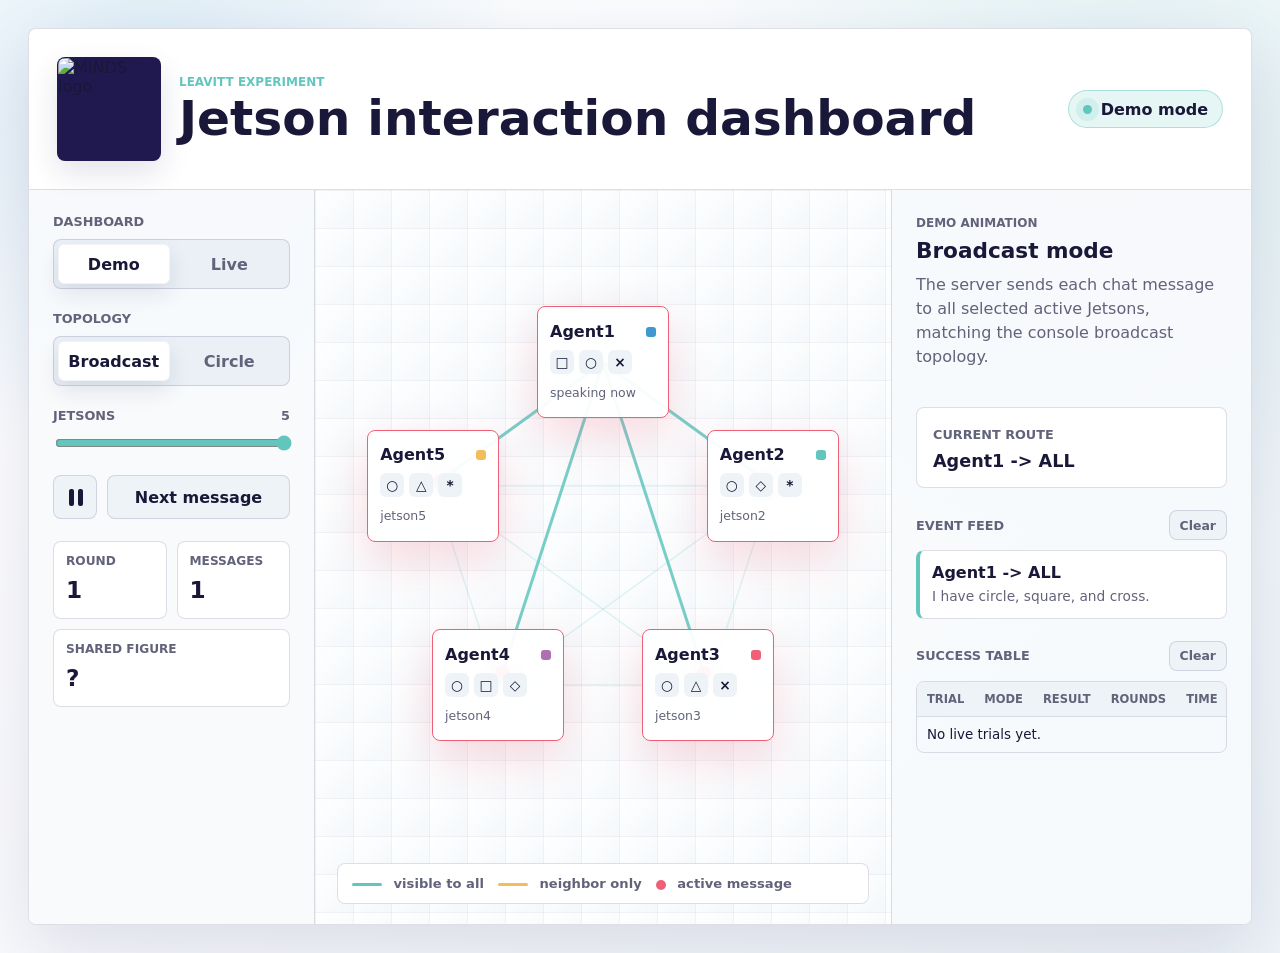
==== Site/index.html @ 25d8a555 "Add dashboard site files" ====
<!doctype html>
<html lang="en">
  <head>
    <meta charset="utf-8">
    <meta name="viewport" content="width=device-width, initial-scale=1">
    <title>MINDS Leavitt Dashboard</title>
    <link rel="stylesheet" href="styles.css">
  </head>
  <body>
    <main class="app-shell">
      <section class="hero-panel" aria-labelledby="page-title">
        <div class="topbar">
          <div class="brand-lockup">
            <img src="minds-logo.png" alt="MINDS logo">
            <div>
              <p class="eyebrow">Leavitt Experiment</p>
              <h1 id="page-title">Jetson interaction dashboard</h1>
            </div>
          </div>
          <div class="status-pill" aria-live="polite">
            <span class="status-dot"></span>
            <span id="connectionStatus">Demo mode</span>
          </div>
        </div>

        <div class="workspace">
          <aside class="control-rail" aria-label="Experiment controls">
            <div class="control-group">
              <span class="group-label">Dashboard</span>
              <div class="segmented" role="tablist" aria-label="Dashboard source">
                <button class="segment active" type="button" data-source="demo" role="tab" aria-selected="true">
                  Demo
                </button>
                <button class="segment" type="button" data-source="live" role="tab" aria-selected="false">
                  Live
                </button>
              </div>
            </div>

            <div class="control-group">
              <span class="group-label">Topology</span>
              <div class="segmented" role="tablist" aria-label="Topology mode">
                <button class="segment active" type="button" data-mode="broadcast" role="tab" aria-selected="true">
                  Broadcast
                </button>
                <button class="segment" type="button" data-mode="circle" role="tab" aria-selected="false">
                  Circle
                </button>
              </div>
            </div>

            <div class="control-group">
              <label class="slider-label" for="agentCount">
                <span>Jetsons</span>
                <strong id="agentCountValue">5</strong>
              </label>
              <input id="agentCount" type="range" min="2" max="5" value="5">
            </div>

            <div class="button-row demo-controls">
              <button id="playPause" class="icon-button" type="button" aria-label="Pause animation" title="Pause animation">
                <span class="pause-icon" aria-hidden="true"></span>
              </button>
              <button id="stepButton" class="text-button" type="button">Next message</button>
            </div>

            <div class="button-row live-controls" hidden>
              <button id="startTrial" class="primary-button" type="button">Start live trial</button>
            </div>

            <div class="metric-grid" aria-label="Trial metrics">
              <div class="metric">
                <span>Round</span>
                <strong id="roundMetric">1</strong>
              </div>
              <div class="metric">
                <span>Messages</span>
                <strong id="messageMetric">0</strong>
              </div>
              <div class="metric wide">
                <span>Shared figure</span>
                <strong id="symbolMetric">?</strong>
              </div>
            </div>
          </aside>

          <section class="network-stage" aria-label="Animated Jetson network">
            <canvas id="networkCanvas" width="960" height="720" aria-hidden="true"></canvas>
            <div id="agentLayer" class="agent-layer"></div>
            <div class="legend-strip" aria-label="Legend">
              <span><i class="legend-line all"></i> visible to all</span>
              <span><i class="legend-line neighbor"></i> neighbor only</span>
              <span><i class="legend-pulse"></i> active message</span>
            </div>
          </section>

          <aside class="info-panel" aria-label="Current experiment details">
            <div>
              <p class="eyebrow" id="sourceLabel">Demo animation</p>
              <h2 id="modeTitle">Broadcast mode</h2>
              <p id="modeDescription">
                The speaker sends one public chat message. Every other active Jetson receives it.
              </p>
            </div>

            <div class="route-box">
              <span class="route-label">Current route</span>
              <strong id="routeText">Agent1 -> ALL</strong>
            </div>

            <div>
              <div class="section-title">
                <span>Event feed</span>
                <button id="clearFeed" type="button">Clear</button>
              </div>
              <ol id="eventFeed" class="event-feed" aria-live="polite"></ol>
            </div>

            <div class="results-section">
              <div class="section-title">
                <span>Success table</span>
                <button id="clearResults" type="button">Clear</button>
              </div>
              <div class="table-wrap">
                <table>
                  <thead>
                    <tr>
                      <th>Trial</th>
                      <th>Mode</th>
                      <th>Result</th>
                      <th>Rounds</th>
                      <th>Time</th>
                    </tr>
                  </thead>
                  <tbody id="resultsBody">
                    <tr><td colspan="5">No live trials yet.</td></tr>
                  </tbody>
                </table>
              </div>
            </div>
          </aside>
        </div>
      </section>
    </main>

    <script src="app.js"></script>
  </body>
</html>
---- Site/styles.css ----
:root {
  color-scheme: light;
  --navy: #201950;
  --navy-2: #f4f7fb;
  --navy-3: #e9edf8;
  --panel: #ffffff;
  --panel-strong: #eef3f8;
  --line: rgba(32, 25, 80, 0.14);
  --ink: #1a1838;
  --muted: #62637a;
  --cyan: #62c6bf;
  --blue: #4098d0;
  --coral: #ef6077;
  --violet: #ad70b3;
  --silver: #8d8b99;
  --amber: #f3bd59;
  --shadow: 0 24px 70px rgba(32, 25, 80, 0.12);
}

* {
  box-sizing: border-box;
}

[hidden] {
  display: none !important;
}

body {
  margin: 0;
  min-height: 100vh;
  background:
    radial-gradient(circle at 12% 10%, rgba(64, 152, 208, 0.18), transparent 24rem),
    radial-gradient(circle at 86% 16%, rgba(98, 198, 191, 0.16), transparent 26rem),
    linear-gradient(135deg, #ffffff 0%, #f7f9fc 50%, #edf3f8 100%);
  color: var(--ink);
  font-family: Inter, ui-sans-serif, system-ui, -apple-system, BlinkMacSystemFont, "Segoe UI", sans-serif;
}

button,
input {
  font: inherit;
}

button {
  cursor: pointer;
}

.app-shell {
  min-height: 100vh;
  padding: clamp(12px, 2.6vw, 28px);
}

.hero-panel {
  min-height: calc(100vh - clamp(24px, 5.2vw, 56px));
  border: 1px solid var(--line);
  border-radius: 8px;
  background: rgba(255, 255, 255, 0.86);
  box-shadow: var(--shadow);
  overflow: hidden;
}

.topbar {
  display: flex;
  align-items: center;
  justify-content: space-between;
  gap: 18px;
  padding: clamp(18px, 3vw, 28px);
  border-bottom: 1px solid var(--line);
  background: rgba(255, 255, 255, 0.82);
  backdrop-filter: blur(20px);
}

.brand-lockup {
  display: flex;
  align-items: center;
  gap: 18px;
  min-width: 0;
}

.brand-lockup img {
  width: clamp(68px, 10vw, 104px);
  height: clamp(68px, 10vw, 104px);
  object-fit: cover;
  border: 1px solid var(--line);
  border-radius: 8px;
  background: var(--navy);
  box-shadow: 0 12px 30px rgba(32, 25, 80, 0.12);
}

.eyebrow {
  margin: 0 0 6px;
  color: var(--cyan);
  font-size: 0.75rem;
  font-weight: 850;
  letter-spacing: 0;
  text-transform: uppercase;
}

h1,
h2,
p {
  margin-top: 0;
}

h1 {
  margin-bottom: 0;
  font-size: clamp(1.8rem, 3.8vw, 4.3rem);
  line-height: 0.98;
  letter-spacing: 0;
}

h2 {
  margin-bottom: 10px;
  font-size: 1.35rem;
  letter-spacing: 0;
}

.status-pill {
  display: inline-flex;
  align-items: center;
  gap: 9px;
  min-height: 38px;
  padding: 0 14px;
  border: 1px solid rgba(98, 198, 191, 0.45);
  border-radius: 999px;
  background: rgba(98, 198, 191, 0.16);
  color: var(--ink);
  font-weight: 800;
  white-space: nowrap;
}

.status-dot {
  width: 9px;
  height: 9px;
  border-radius: 50%;
  background: var(--cyan);
  box-shadow: 0 0 0 7px rgba(98, 198, 191, 0.16);
}

.workspace {
  display: grid;
  grid-template-columns: minmax(220px, 286px) minmax(360px, 1fr) minmax(280px, 360px);
  min-height: calc(100vh - 166px);
}

.control-rail,
.info-panel {
  display: flex;
  flex-direction: column;
  gap: 22px;
  padding: 24px;
  background: rgba(246, 249, 252, 0.78);
}

.control-rail {
  border-right: 1px solid var(--line);
}

.info-panel {
  border-left: 1px solid var(--line);
}

.control-group {
  display: grid;
  gap: 10px;
}

.group-label,
.slider-label,
.section-title,
.route-label {
  color: var(--muted);
  font-size: 0.8rem;
  font-weight: 850;
  letter-spacing: 0;
  text-transform: uppercase;
}

.segmented {
  display: grid;
  grid-template-columns: 1fr 1fr;
  gap: 4px;
  padding: 4px;
  border: 1px solid var(--line);
  border-radius: 8px;
  background: #eaf0f6;
}

.segment {
  min-height: 40px;
  border: 0;
  border-radius: 6px;
  background: transparent;
  color: var(--muted);
  font-weight: 850;
}

.segment.active {
  background: #ffffff;
  color: var(--ink);
  box-shadow: inset 0 0 0 1px rgba(32, 25, 80, 0.05), 0 10px 22px rgba(32, 25, 80, 0.1);
}

.slider-label {
  display: flex;
  justify-content: space-between;
}

input[type="range"] {
  accent-color: var(--cyan);
  width: 100%;
}

.button-row {
  display: flex;
  gap: 10px;
  align-items: center;
}

.icon-button,
.text-button,
.primary-button,
.section-title button {
  border: 1px solid var(--line);
  border-radius: 8px;
  background: var(--panel-strong);
  color: var(--ink);
  font-weight: 850;
}

.icon-button {
  display: grid;
  place-items: center;
  width: 44px;
  height: 44px;
}

.text-button,
.primary-button {
  min-height: 44px;
  flex: 1;
  padding: 0 14px;
}

.primary-button {
  background: var(--cyan);
  color: #111436;
  border-color: transparent;
}

.primary-button:disabled {
  cursor: not-allowed;
  opacity: 0.58;
}

.section-title button {
  min-height: 30px;
  padding: 0 10px;
  color: var(--muted);
  font-size: 0.78rem;
}

.pause-icon,
.pause-icon::after {
  display: block;
  width: 5px;
  height: 17px;
  border-radius: 2px;
  background: var(--ink);
}

.pause-icon {
  position: relative;
  transform: translateX(-4px);
}

.pause-icon::after {
  content: "";
  position: absolute;
  left: 9px;
}

.icon-button.playing .pause-icon {
  width: 0;
  height: 0;
  border-top: 9px solid transparent;
  border-bottom: 9px solid transparent;
  border-left: 15px solid var(--ink);
  border-radius: 0;
  background: transparent;
  transform: translateX(1px);
}

.icon-button.playing .pause-icon::after {
  display: none;
}

.metric-grid {
  display: grid;
  grid-template-columns: 1fr 1fr;
  gap: 10px;
}

.metric {
  min-height: 78px;
  padding: 12px;
  border: 1px solid var(--line);
  border-radius: 8px;
  background: var(--panel);
}

.metric.wide {
  grid-column: 1 / -1;
}

.metric span {
  display: block;
  color: var(--muted);
  font-size: 0.76rem;
  font-weight: 850;
  text-transform: uppercase;
}

.metric strong {
  display: block;
  margin-top: 8px;
  font-size: 1.45rem;
}

.network-stage {
  position: relative;
  min-height: 640px;
  background:
    linear-gradient(rgba(32, 25, 80, 0.055) 1px, transparent 1px),
    linear-gradient(90deg, rgba(32, 25, 80, 0.055) 1px, transparent 1px),
    linear-gradient(135deg, #ffffff 0%, #f4f8fb 100%);
  background-size: 38px 38px;
  overflow: hidden;
}

#networkCanvas,
.agent-layer {
  position: absolute;
  inset: 0;
  width: 100%;
  height: 100%;
}

.agent-node {
  position: absolute;
  display: grid;
  gap: 6px;
  width: 132px;
  min-height: 112px;
  padding: 12px;
  border: 1px solid var(--line);
  border-radius: 8px;
  background: rgba(255, 255, 255, 0.94);
  box-shadow: 0 16px 38px rgba(32, 25, 80, 0.13);
  transform: translate(-50%, -50%);
  transition: left 360ms ease, top 360ms ease, box-shadow 180ms ease, border-color 180ms ease;
}

.agent-node.active {
  border-color: var(--cyan);
  box-shadow: 0 18px 44px rgba(98, 198, 191, 0.24);
}

.agent-node.receiver {
  border-color: var(--coral);
  box-shadow: 0 18px 44px rgba(239, 96, 119, 0.22);
}

.agent-name {
  display: flex;
  align-items: center;
  justify-content: space-between;
  gap: 6px;
  font-weight: 900;
}

.chip {
  width: 10px;
  height: 10px;
  border-radius: 3px;
  background: var(--cyan);
}

.symbols {
  display: flex;
  flex-wrap: wrap;
  gap: 5px;
}

.symbol {
  display: grid;
  place-items: center;
  width: 24px;
  height: 24px;
  border-radius: 6px;
  background: #eef3f8;
  color: var(--ink);
  font-size: 0.86rem;
  font-weight: 900;
}

.agent-note {
  color: var(--muted);
  font-size: 0.78rem;
  line-height: 1.25;
}

.legend-strip {
  position: absolute;
  left: 22px;
  right: 22px;
  bottom: 20px;
  display: flex;
  flex-wrap: wrap;
  align-items: center;
  gap: 14px;
  padding: 12px 14px;
  border: 1px solid var(--line);
  border-radius: 8px;
  background: rgba(255, 255, 255, 0.9);
  color: var(--muted);
  font-size: 0.82rem;
  font-weight: 760;
}

.legend-line {
  display: inline-block;
  width: 30px;
  height: 3px;
  margin-right: 7px;
  vertical-align: middle;
  border-radius: 999px;
  background: var(--cyan);
}

.legend-line.neighbor {
  background: var(--amber);
}

.legend-pulse {
  display: inline-block;
  width: 10px;
  height: 10px;
  margin-right: 7px;
  border-radius: 50%;
  background: var(--coral);
  vertical-align: middle;
}

.info-panel p {
  color: var(--muted);
  line-height: 1.5;
}

.route-box {
  padding: 16px;
  border: 1px solid var(--line);
  border-radius: 8px;
  background: var(--panel);
}

.route-box strong {
  display: block;
  margin-top: 8px;
  font-size: 1.1rem;
}

.section-title {
  display: flex;
  align-items: center;
  justify-content: space-between;
  gap: 10px;
  margin-bottom: 10px;
}

.event-feed {
  display: grid;
  gap: 10px;
  max-height: 300px;
  margin: 0;
  padding: 0;
  list-style: none;
  overflow: auto;
}

.event-feed li {
  padding: 12px;
  border: 1px solid var(--line);
  border-left: 4px solid var(--cyan);
  border-radius: 8px;
  background: var(--panel);
}

.event-feed .circle-event {
  border-left-color: var(--amber);
}

.event-feed .system-event {
  border-left-color: var(--silver);
}

.event-feed strong {
  display: block;
  margin-bottom: 4px;
}

.event-feed span {
  color: var(--muted);
  font-size: 0.86rem;
  line-height: 1.35;
}

.table-wrap {
  max-height: 240px;
  overflow: auto;
  border: 1px solid var(--line);
  border-radius: 8px;
}

table {
  width: 100%;
  border-collapse: collapse;
  font-size: 0.84rem;
}

th,
td {
  padding: 10px;
  border-bottom: 1px solid var(--line);
  text-align: left;
  vertical-align: top;
}

th {
  position: sticky;
  top: 0;
  background: #eef3f8;
  color: var(--muted);
  font-size: 0.72rem;
  text-transform: uppercase;
}

td {
  color: var(--ink);
}

tr:last-child td {
  border-bottom: 0;
}

.result-good {
  color: var(--cyan);
  font-weight: 850;
}

.result-bad {
  color: var(--coral);
  font-weight: 850;
}

@media (max-width: 1180px) {
  .workspace {
    grid-template-columns: 250px 1fr;
  }

  .info-panel {
    grid-column: 1 / -1;
    border-left: 0;
    border-top: 1px solid var(--line);
  }
}

@media (max-width: 780px) {
  .app-shell {
    padding: 8px;
  }

  .topbar,
  .brand-lockup {
    align-items: flex-start;
    flex-direction: column;
  }

  .workspace {
    grid-template-columns: 1fr;
  }

  .control-rail {
    border-right: 0;
    border-bottom: 1px solid var(--line);
  }

  .network-stage {
    min-height: 560px;
  }

  .agent-node {
    width: 112px;
    min-height: 104px;
    padding: 10px;
  }

  .legend-strip {
    left: 12px;
    right: 12px;
  }
}
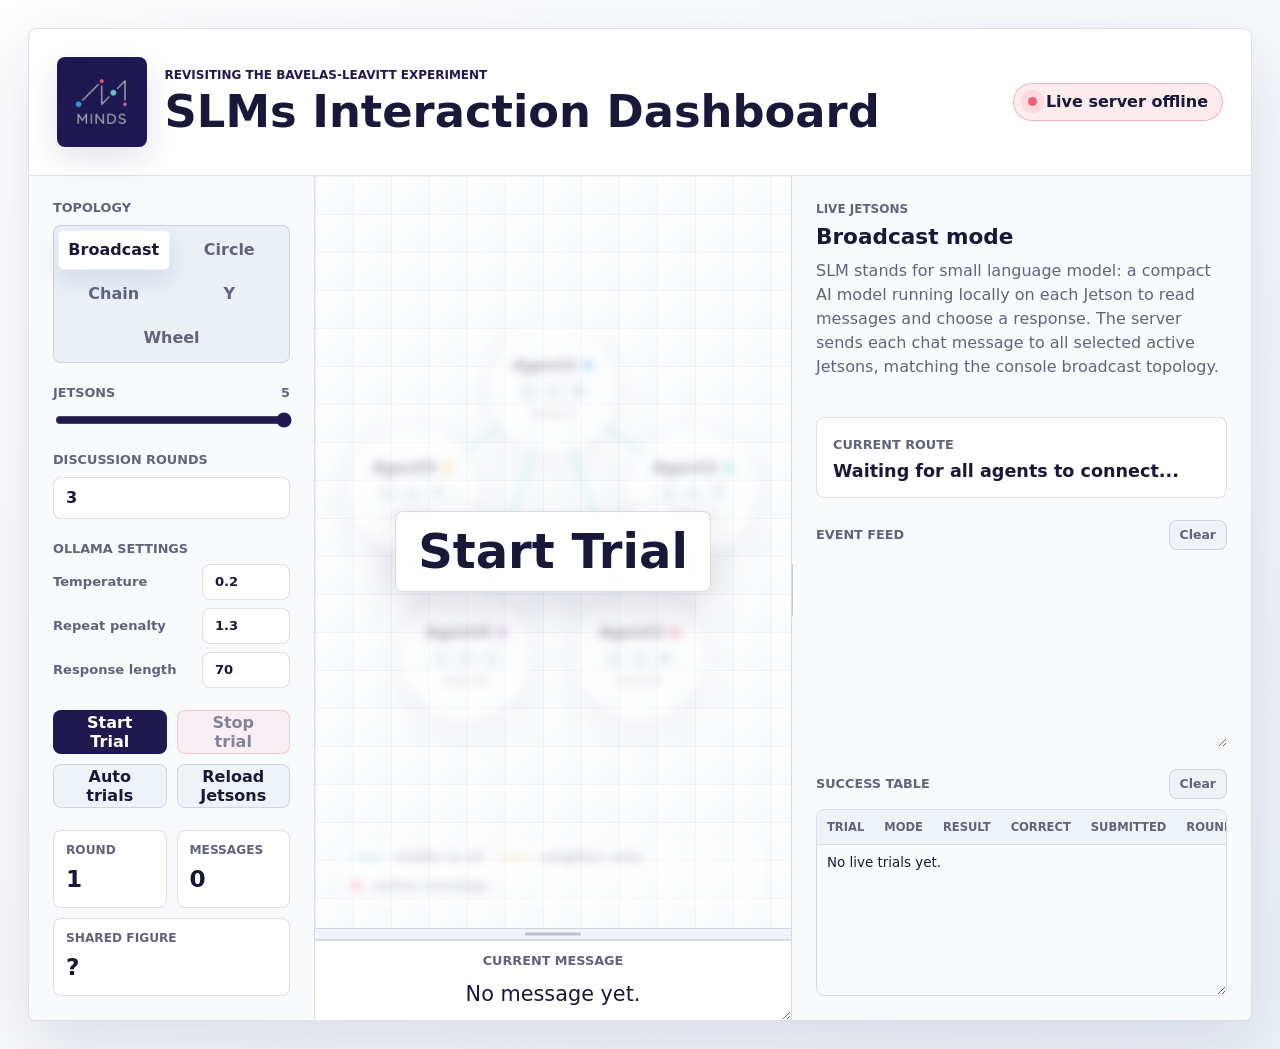
==== commit 92aa9970: "Add all topology clients and site updates" ====
--- a/Site/index.html
+++ b/Site/index.html
@@ -13,38 +13,35 @@
           <div class="brand-lockup">
             <img src="minds-logo.png" alt="MINDS logo">
             <div>
-              <p class="eyebrow">Leavitt Experiment</p>
-              <h1 id="page-title">Jetson interaction dashboard</h1>
+              <p class="eyebrow">Revisiting the Bavelas-Leavitt Experiment</p>
+              <h1 id="page-title">SLMs Interaction Dashboard</h1>
             </div>
           </div>
           <div class="status-pill" aria-live="polite">
             <span class="status-dot"></span>
-            <span id="connectionStatus">Demo mode</span>
+            <span id="connectionStatus">Connecting...</span>
           </div>
         </div>
 
         <div class="workspace">
           <aside class="control-rail" aria-label="Experiment controls">
             <div class="control-group">
-              <span class="group-label">Dashboard</span>
-              <div class="segmented" role="tablist" aria-label="Dashboard source">
-                <button class="segment active" type="button" data-source="demo" role="tab" aria-selected="true">
-                  Demo
-                </button>
-                <button class="segment" type="button" data-source="live" role="tab" aria-selected="false">
-                  Live
-                </button>
-              </div>
-            </div>
-
-            <div class="control-group">
               <span class="group-label">Topology</span>
-              <div class="segmented" role="tablist" aria-label="Topology mode">
+              <div class="segmented topology-segmented" role="tablist" aria-label="Topology mode">
                 <button class="segment active" type="button" data-mode="broadcast" role="tab" aria-selected="true">
                   Broadcast
                 </button>
                 <button class="segment" type="button" data-mode="circle" role="tab" aria-selected="false">
                   Circle
+                </button>
+                <button class="segment" type="button" data-mode="chain" role="tab" aria-selected="false">
+                  Chain
+                </button>
+                <button class="segment" type="button" data-mode="y" role="tab" aria-selected="false">
+                  Y
+                </button>
+                <button class="segment" type="button" data-mode="wheel" role="tab" aria-selected="false">
+                  Wheel
                 </button>
               </div>
             </div>
@@ -57,7 +54,30 @@
               <input id="agentCount" type="range" min="2" max="5" value="5">
             </div>
 
-            <div class="button-row demo-controls">
+            <div class="control-group">
+              <label class="slider-label" for="discussionRounds">
+                <span>Discussion rounds</span>
+              </label>
+              <input id="discussionRounds" class="number-input" type="number" min="0" max="20" value="3">
+            </div>
+
+            <div class="control-group model-controls">
+              <span class="group-label">Ollama settings</span>
+              <label class="compact-label" for="ollamaTemperature">
+                <span>Temperature</span>
+                <input id="ollamaTemperature" class="number-input" type="number" min="0" max="2" step="0.1" value="0.2">
+              </label>
+              <label class="compact-label" for="ollamaRepeatPenalty">
+                <span>Repeat penalty</span>
+                <input id="ollamaRepeatPenalty" class="number-input" type="number" min="0" max="3" step="0.1" value="1.3">
+              </label>
+              <label class="compact-label" for="ollamaNumPredict">
+                <span>Response length</span>
+                <input id="ollamaNumPredict" class="number-input" type="number" min="1" max="300" step="1" value="70">
+              </label>
+            </div>
+
+            <div class="button-row demo-controls" hidden>
               <button id="playPause" class="icon-button" type="button" aria-label="Pause animation" title="Pause animation">
                 <span class="pause-icon" aria-hidden="true"></span>
               </button>
@@ -65,7 +85,10 @@
             </div>
 
             <div class="button-row live-controls" hidden>
-              <button id="startTrial" class="primary-button" type="button">Start live trial</button>
+              <button id="startTrial" class="primary-button" type="button">Start Trial</button>
+              <button id="stopTrial" class="danger-button" type="button" disabled>Stop trial</button>
+              <button id="autoTrials" class="text-button" type="button" aria-pressed="false">Auto trials</button>
+              <button id="restartClients" class="text-button" type="button">Reload Jetsons</button>
             </div>
 
             <div class="metric-grid" aria-label="Trial metrics">
@@ -84,19 +107,38 @@
             </div>
           </aside>
 
-          <section class="network-stage" aria-label="Animated Jetson network">
-            <canvas id="networkCanvas" width="960" height="720" aria-hidden="true"></canvas>
-            <div id="agentLayer" class="agent-layer"></div>
-            <div class="legend-strip" aria-label="Legend">
-              <span><i class="legend-line all"></i> visible to all</span>
-              <span><i class="legend-line neighbor"></i> neighbor only</span>
-              <span><i class="legend-pulse"></i> active message</span>
+          <section class="stage-column" aria-label="Animated Jetson network and current message">
+            <div class="network-stage">
+              <div class="stage-visual">
+                <canvas id="networkCanvas" width="960" height="720" aria-hidden="true"></canvas>
+                <div id="agentLayer" class="agent-layer"></div>
+                <div class="legend-strip" aria-label="Legend">
+                  <span><i class="legend-line all"></i> visible to all</span>
+                  <span><i class="legend-line neighbor"></i> neighbor only</span>
+                  <span><i class="legend-pulse"></i> active message</span>
+                </div>
+              </div>
+              <div id="stageOverlay" class="stage-overlay" aria-live="polite">
+                <strong id="stageOverlayText">Start Trial</strong>
+              </div>
+            </div>
+            <button id="stageResizeHandle" class="stage-resize-handle" type="button" aria-label="Resize animation" title="Drag to resize animation"></button>
+            <div class="current-message" aria-live="polite">
+              <span class="route-label">Current message</span>
+              <strong id="currentMessageText">No message yet.</strong>
+            </div>
+            <div id="chatPanel" class="chat-panel" hidden>
+              <div class="section-title">
+                <span>Chats</span>
+              </div>
+              <div id="chatGrid" class="chat-grid" aria-live="polite"></div>
             </div>
           </section>
 
-          <aside class="info-panel" aria-label="Current experiment details">
+          <aside class="info-panel" id="infoPanel" aria-label="Current experiment details">
+            <button id="panelResizeHandle" class="panel-resize-handle" type="button" aria-label="Resize right panel" title="Drag to resize right panel"></button>
             <div>
-              <p class="eyebrow" id="sourceLabel">Demo animation</p>
+              <p class="eyebrow" id="sourceLabel">Live Jetsons</p>
               <h2 id="modeTitle">Broadcast mode</h2>
               <p id="modeDescription">
                 The speaker sends one public chat message. Every other active Jetson receives it.
@@ -108,7 +150,7 @@
               <strong id="routeText">Agent1 -> ALL</strong>
             </div>
 
-            <div>
+            <div class="event-section">
               <div class="section-title">
                 <span>Event feed</span>
                 <button id="clearFeed" type="button">Clear</button>
@@ -121,19 +163,21 @@
                 <span>Success table</span>
                 <button id="clearResults" type="button">Clear</button>
               </div>
-              <div class="table-wrap">
+              <div class="table-wrap resizable-table">
                 <table>
                   <thead>
                     <tr>
                       <th>Trial</th>
                       <th>Mode</th>
                       <th>Result</th>
+                      <th>Correct</th>
+                      <th>Submitted</th>
                       <th>Rounds</th>
                       <th>Time</th>
                     </tr>
                   </thead>
                   <tbody id="resultsBody">
-                    <tr><td colspan="5">No live trials yet.</td></tr>
+                    <tr><td colspan="7">No live trials yet.</td></tr>
                   </tbody>
                 </table>
               </div>
--- a/Site/styles.css
+++ b/Site/styles.css
@@ -28,10 +28,7 @@
 body {
   margin: 0;
   min-height: 100vh;
-  background:
-    radial-gradient(circle at 12% 10%, rgba(64, 152, 208, 0.18), transparent 24rem),
-    radial-gradient(circle at 86% 16%, rgba(98, 198, 191, 0.16), transparent 26rem),
-    linear-gradient(135deg, #ffffff 0%, #f7f9fc 50%, #edf3f8 100%);
+  background: linear-gradient(135deg, #ffffff 0%, #f7f9fc 50%, #edf3f8 100%);
   color: var(--ink);
   font-family: Inter, ui-sans-serif, system-ui, -apple-system, BlinkMacSystemFont, "Segoe UI", sans-serif;
 }
@@ -47,10 +44,16 @@
 
 .app-shell {
   min-height: 100vh;
+  width: 100%;
+  max-width: none;
+  margin: 0 auto;
   padding: clamp(12px, 2.6vw, 28px);
+  overflow: visible;
 }
 
 .hero-panel {
+  display: grid;
+  grid-template-rows: auto minmax(0, 1fr);
   min-height: calc(100vh - clamp(24px, 5.2vw, 56px));
   border: 1px solid var(--line);
   border-radius: 8px;
@@ -62,6 +65,7 @@
 .topbar {
   display: flex;
   align-items: center;
+  flex-direction: row;
   justify-content: space-between;
   gap: 18px;
   padding: clamp(18px, 3vw, 28px);
@@ -73,13 +77,14 @@
 .brand-lockup {
   display: flex;
   align-items: center;
+  flex-direction: row;
   gap: 18px;
   min-width: 0;
 }
 
 .brand-lockup img {
-  width: clamp(68px, 10vw, 104px);
-  height: clamp(68px, 10vw, 104px);
+  width: clamp(64px, 7vw, 92px);
+  height: clamp(64px, 7vw, 92px);
   object-fit: cover;
   border: 1px solid var(--line);
   border-radius: 8px;
@@ -89,7 +94,7 @@
 
 .eyebrow {
   margin: 0 0 6px;
-  color: var(--cyan);
+  color: var(--navy);
   font-size: 0.75rem;
   font-weight: 850;
   letter-spacing: 0;
@@ -104,8 +109,8 @@
 
 h1 {
   margin-bottom: 0;
-  font-size: clamp(1.8rem, 3.8vw, 4.3rem);
-  line-height: 0.98;
+  font-size: clamp(1.9rem, 3.5vw, 3.8rem);
+  line-height: 1.05;
   letter-spacing: 0;
 }
 
@@ -129,6 +134,16 @@
   white-space: nowrap;
 }
 
+.status-pill.connected {
+  border-color: rgba(57, 170, 116, 0.5);
+  background: rgba(57, 170, 116, 0.16);
+}
+
+.status-pill.offline {
+  border-color: rgba(239, 96, 119, 0.45);
+  background: rgba(239, 96, 119, 0.12);
+}
+
 .status-dot {
   width: 9px;
   height: 9px;
@@ -137,10 +152,22 @@
   box-shadow: 0 0 0 7px rgba(98, 198, 191, 0.16);
 }
 
+.status-pill.connected .status-dot {
+  background: #39aa74;
+  box-shadow: 0 0 0 7px rgba(57, 170, 116, 0.16);
+}
+
+.status-pill.offline .status-dot {
+  background: var(--coral);
+  box-shadow: 0 0 0 7px rgba(239, 96, 119, 0.13);
+}
+
 .workspace {
   display: grid;
-  grid-template-columns: minmax(220px, 286px) minmax(360px, 1fr) minmax(280px, 360px);
+  --info-width: 460px;
+  grid-template-columns: minmax(220px, 286px) minmax(420px, 1fr) minmax(360px, var(--info-width));
   min-height: calc(100vh - 166px);
+  height: auto;
 }
 
 .control-rail,
@@ -150,14 +177,77 @@
   gap: 22px;
   padding: 24px;
   background: rgba(246, 249, 252, 0.78);
+  min-height: 0;
+  overflow: auto;
 }
 
 .control-rail {
   border-right: 1px solid var(--line);
+  border-bottom: 0;
 }
 
 .info-panel {
+  position: relative;
   border-left: 1px solid var(--line);
+  border-top: 0;
+}
+
+.panel-resize-handle {
+  display: block;
+  position: absolute;
+  top: 0;
+  bottom: 0;
+  left: -5px;
+  width: 10px;
+  padding: 0;
+  border: 0;
+  border-radius: 0;
+  background: transparent;
+  cursor: col-resize;
+  z-index: 5;
+}
+
+.panel-resize-handle::after {
+  content: "";
+  position: absolute;
+  top: 46%;
+  left: 4px;
+  width: 2px;
+  height: 52px;
+  border-radius: 999px;
+  background: rgba(32, 25, 80, 0.22);
+}
+
+.stage-column {
+  display: grid;
+  --stage-height: minmax(0, 1fr);
+  grid-template-rows: var(--stage-height) 12px max-content;
+  min-width: 0;
+  min-height: 0;
+}
+
+.stage-resize-handle {
+  position: relative;
+  width: 100%;
+  min-height: 12px;
+  padding: 0;
+  border: 0;
+  border-top: 1px solid var(--line);
+  border-bottom: 1px solid var(--line);
+  background: rgba(238, 243, 248, 0.86);
+  cursor: row-resize;
+}
+
+.stage-resize-handle::after {
+  content: "";
+  position: absolute;
+  top: 50%;
+  left: 50%;
+  width: 56px;
+  height: 3px;
+  border-radius: 999px;
+  background: rgba(32, 25, 80, 0.24);
+  transform: translate(-50%, -50%);
 }
 
 .control-group {
@@ -184,6 +274,14 @@
   border: 1px solid var(--line);
   border-radius: 8px;
   background: #eaf0f6;
+}
+
+.topology-segmented {
+  grid-template-columns: 1fr 1fr;
+}
+
+.topology-segmented .segment:last-child:nth-child(odd) {
+  grid-column: 1 / -1;
 }
 
 .segment {
@@ -193,6 +291,7 @@
   background: transparent;
   color: var(--muted);
   font-weight: 850;
+  min-width: 0;
 }
 
 .segment.active {
@@ -207,12 +306,42 @@
 }
 
 input[type="range"] {
-  accent-color: var(--cyan);
+  accent-color: var(--navy);
   width: 100%;
+}
+
+.number-input {
+  width: 100%;
+  min-height: 42px;
+  padding: 0 12px;
+  border: 1px solid var(--line);
+  border-radius: 8px;
+  background: #ffffff;
+  color: var(--ink);
+  font-weight: 850;
+}
+
+.model-controls {
+  gap: 8px;
+}
+
+.compact-label {
+  display: grid;
+  grid-template-columns: minmax(0, 1fr) 88px;
+  gap: 8px;
+  align-items: center;
+  color: var(--muted);
+  font-size: 0.82rem;
+  font-weight: 800;
+}
+
+.compact-label .number-input {
+  min-height: 36px;
 }
 
 .button-row {
   display: flex;
+  flex-wrap: wrap;
   gap: 10px;
   align-items: center;
 }
@@ -220,6 +349,7 @@
 .icon-button,
 .text-button,
 .primary-button,
+.danger-button,
 .section-title button {
   border: 1px solid var(--line);
   border-radius: 8px;
@@ -236,21 +366,50 @@
 }
 
 .text-button,
-.primary-button {
+.primary-button,
+.danger-button {
   min-height: 44px;
   flex: 1;
   padding: 0 14px;
 }
 
 .primary-button {
-  background: var(--cyan);
-  color: #111436;
+  background: var(--navy);
+  color: #ffffff;
   border-color: transparent;
 }
 
 .primary-button:disabled {
   cursor: not-allowed;
   opacity: 0.58;
+}
+
+.danger-button {
+  border-color: rgba(239, 96, 119, 0.55);
+  background: rgba(239, 96, 119, 0.13);
+  color: var(--ink);
+}
+
+.danger-button:not(:disabled) {
+  background: var(--coral);
+  color: #ffffff;
+}
+
+.danger-button:disabled,
+.text-button:disabled,
+.icon-button:disabled,
+.section-title button:disabled,
+.segment:disabled,
+.number-input:disabled,
+input[type="range"]:disabled {
+  cursor: not-allowed;
+  opacity: 0.52;
+}
+
+.text-button[aria-pressed="true"] {
+  border-color: rgba(239, 96, 119, 0.45);
+  background: rgba(239, 96, 119, 0.13);
+  color: var(--ink);
 }
 
 .section-title button {
@@ -329,7 +488,8 @@
 
 .network-stage {
   position: relative;
-  min-height: 640px;
+  min-height: 0;
+  height: 100%;
   background:
     linear-gradient(rgba(32, 25, 80, 0.055) 1px, transparent 1px),
     linear-gradient(90deg, rgba(32, 25, 80, 0.055) 1px, transparent 1px),
@@ -338,6 +498,117 @@
   overflow: hidden;
 }
 
+.stage-visual {
+  position: absolute;
+  inset: 0;
+  transition: filter 180ms ease, opacity 180ms ease;
+}
+
+.network-stage.is-blurred .stage-visual {
+  filter: blur(5px);
+  opacity: 0.42;
+}
+
+.stage-overlay {
+  position: absolute;
+  inset: 0;
+  z-index: 20;
+  display: none;
+  place-items: center;
+  padding: 24px;
+  background: rgba(255, 255, 255, 0.18);
+  text-align: center;
+  pointer-events: none;
+}
+
+.network-stage.is-blurred .stage-overlay {
+  display: grid;
+}
+
+.stage-overlay strong {
+  padding: 14px 22px;
+  border: 1px solid rgba(32, 25, 80, 0.16);
+  border-radius: 8px;
+  background: rgba(255, 255, 255, 0.88);
+  color: var(--ink);
+  box-shadow: 0 18px 44px rgba(32, 25, 80, 0.14);
+  font-size: clamp(1.6rem, 3.8vw, 3rem);
+  line-height: 1.05;
+  font-weight: 900;
+}
+
+.current-message {
+  display: grid;
+  place-items: center;
+  gap: 12px;
+  min-height: 74px;
+  max-height: 42vh;
+  padding: 12px 18px;
+  border-top: 1px solid var(--line);
+  background: rgba(255, 255, 255, 0.94);
+  text-align: center;
+  overflow: auto;
+  resize: vertical;
+}
+
+.current-message strong {
+  color: var(--ink);
+  font-size: 1.3rem;
+  line-height: 1.35;
+  font-weight: 400;
+  max-width: 900px;
+}
+
+.message-sender {
+  font-weight: 950;
+}
+
+.message-body {
+  font-weight: 400;
+}
+
+.chat-panel {
+  min-height: 150px;
+  max-height: 46vh;
+  padding: 14px 16px;
+  border-top: 1px solid var(--line);
+  background: rgba(246, 249, 252, 0.9);
+  overflow: auto;
+  resize: vertical;
+}
+
+.chat-grid {
+  display: grid;
+  grid-template-columns: repeat(auto-fit, minmax(180px, 1fr));
+  gap: 10px;
+}
+
+.chat-card {
+  min-height: 110px;
+  padding: 12px;
+  border: 1px solid var(--line);
+  border-top: 4px solid var(--agent-color, var(--cyan));
+  border-radius: 8px;
+  background: var(--panel);
+  overflow: hidden;
+}
+
+.chat-card strong {
+  display: block;
+  margin-bottom: 8px;
+}
+
+.chat-card p {
+  margin: 0 0 8px;
+  color: var(--muted);
+  font-size: 0.82rem;
+  line-height: 1.35;
+}
+
+.chat-card p:last-child {
+  margin-bottom: 0;
+}
+
 #networkCanvas,
 .agent-layer {
   position: absolute;
@@ -349,37 +620,56 @@
 .agent-node {
   position: absolute;
   display: grid;
-  gap: 6px;
+  align-content: center;
+  justify-items: center;
+  gap: 5px;
   width: 132px;
-  min-height: 112px;
-  padding: 12px;
-  border: 1px solid var(--line);
-  border-radius: 8px;
+  height: 132px;
+  padding: 16px 14px 14px;
+  border: 1px solid var(--line);
+  border-radius: 999px;
   background: rgba(255, 255, 255, 0.94);
   box-shadow: 0 16px 38px rgba(32, 25, 80, 0.13);
   transform: translate(-50%, -50%);
   transition: left 360ms ease, top 360ms ease, box-shadow 180ms ease, border-color 180ms ease;
-}
-
-.agent-node.active {
-  border-color: var(--cyan);
-  box-shadow: 0 18px 44px rgba(98, 198, 191, 0.24);
+  overflow: hidden;
+  text-align: center;
+}
+
+.agent-node.sender {
+  border-color: var(--coral);
+  box-shadow: 0 18px 44px rgba(239, 96, 119, 0.24);
 }
 
 .agent-node.receiver {
-  border-color: var(--coral);
-  box-shadow: 0 18px 44px rgba(239, 96, 119, 0.22);
+  border-color: var(--blue);
+  box-shadow: 0 18px 44px rgba(64, 152, 208, 0.24);
+}
+
+.agent-node.sender.receiver {
+  border-color: var(--violet);
+  box-shadow: 0 18px 44px rgba(173, 112, 179, 0.24);
 }
 
 .agent-name {
   display: flex;
   align-items: center;
-  justify-content: space-between;
+  justify-content: center;
   gap: 6px;
+  max-width: 100%;
   font-weight: 900;
+  line-height: 1.05;
+}
+
+.agent-name span {
+  min-width: 0;
+  overflow: hidden;
+  text-overflow: ellipsis;
+  white-space: nowrap;
 }
 
 .chip {
+  flex: 0 0 auto;
   width: 10px;
   height: 10px;
   border-radius: 3px;
@@ -389,24 +679,30 @@
 .symbols {
   display: flex;
   flex-wrap: wrap;
-  gap: 5px;
+  justify-content: center;
+  gap: 4px;
+  max-width: 88px;
 }
 
 .symbol {
   display: grid;
   place-items: center;
-  width: 24px;
-  height: 24px;
+  width: 21px;
+  height: 21px;
   border-radius: 6px;
   background: #eef3f8;
   color: var(--ink);
-  font-size: 0.86rem;
+  font-size: 0.78rem;
   font-weight: 900;
 }
 
 .agent-note {
-  color: var(--muted);
-  font-size: 0.78rem;
+  max-width: 94px;
+  overflow: hidden;
+  text-overflow: ellipsis;
+  white-space: nowrap;
+  color: var(--muted);
+  font-size: 0.72rem;
   line-height: 1.25;
 }
 
@@ -414,7 +710,7 @@
   position: absolute;
   left: 22px;
   right: 22px;
-  bottom: 20px;
+  bottom: 22px;
   display: flex;
   flex-wrap: wrap;
   align-items: center;
@@ -481,27 +777,39 @@
 .event-feed {
   display: grid;
   gap: 10px;
-  max-height: 300px;
+  min-height: 0;
+  max-height: 62vh;
+  height: auto;
+  flex: 1 1 auto;
   margin: 0;
   padding: 0;
   list-style: none;
   overflow: auto;
+  resize: vertical;
+  padding-right: 4px;
 }
 
 .event-feed li {
   padding: 12px;
   border: 1px solid var(--line);
-  border-left: 4px solid var(--cyan);
+  border-left: 4px solid var(--event-color, var(--cyan));
   border-radius: 8px;
   background: var(--panel);
-}
-
-.event-feed .circle-event {
-  border-left-color: var(--amber);
 }
 
 .event-feed .system-event {
   border-left-color: var(--silver);
+}
+
+.event-feed .round-header {
+  padding: 7px 10px;
+  border: 0;
+  border-radius: 6px;
+  background: rgba(32, 25, 80, 0.08);
+  color: var(--navy);
+  font-size: 0.76rem;
+  font-weight: 900;
+  text-transform: uppercase;
 }
 
 .event-feed strong {
@@ -516,10 +824,25 @@
 }
 
 .table-wrap {
-  max-height: 240px;
+  min-height: 0;
+  max-height: 70vh;
+  height: auto;
+  flex: 1 1 auto;
   overflow: auto;
   border: 1px solid var(--line);
   border-radius: 8px;
+}
+
+.resizable-table {
+  resize: vertical;
+}
+
+.event-section,
+.results-section {
+  display: flex;
+  flex: 1 1 0;
+  flex-direction: column;
+  min-height: 0;
 }
 
 table {
@@ -563,9 +886,24 @@
   font-weight: 850;
 }
 
+.answer-correct {
+  color: #228a5a;
+  font-weight: 900;
+}
+
+.answer-wrong {
+  color: var(--coral);
+  font-weight: 900;
+}
+
+.answer-empty {
+  color: var(--muted);
+  font-weight: 850;
+}
+
 @media (max-width: 1180px) {
   .workspace {
-    grid-template-columns: 250px 1fr;
+    grid-template-columns: 260px minmax(360px, 1fr);
   }
 
   .info-panel {
@@ -573,11 +911,17 @@
     border-left: 0;
     border-top: 1px solid var(--line);
   }
+
+  .panel-resize-handle {
+    display: none;
+  }
 }
 
 @media (max-width: 780px) {
   .app-shell {
     padding: 8px;
+    max-width: none;
+    overflow: auto;
   }
 
   .topbar,
@@ -586,6 +930,24 @@
     flex-direction: column;
   }
 
+  .topbar {
+    gap: 12px;
+    padding: 10px 14px;
+  }
+
+  .brand-lockup {
+    gap: 10px;
+  }
+
+  .brand-lockup img {
+    width: 48px;
+    height: 48px;
+  }
+
+  h1 {
+    font-size: clamp(1.55rem, 7vw, 2rem);
+  }
+
   .workspace {
     grid-template-columns: 1fr;
   }
@@ -596,12 +958,18 @@
   }
 
   .network-stage {
-    min-height: 560px;
+    min-height: 420px;
+    height: auto;
+  }
+
+  .stage-column {
+    --stage-height: minmax(420px, auto);
+    grid-template-rows: var(--stage-height) 12px max-content;
   }
 
   .agent-node {
     width: 112px;
-    min-height: 104px;
+    height: 112px;
     padding: 10px;
   }
 
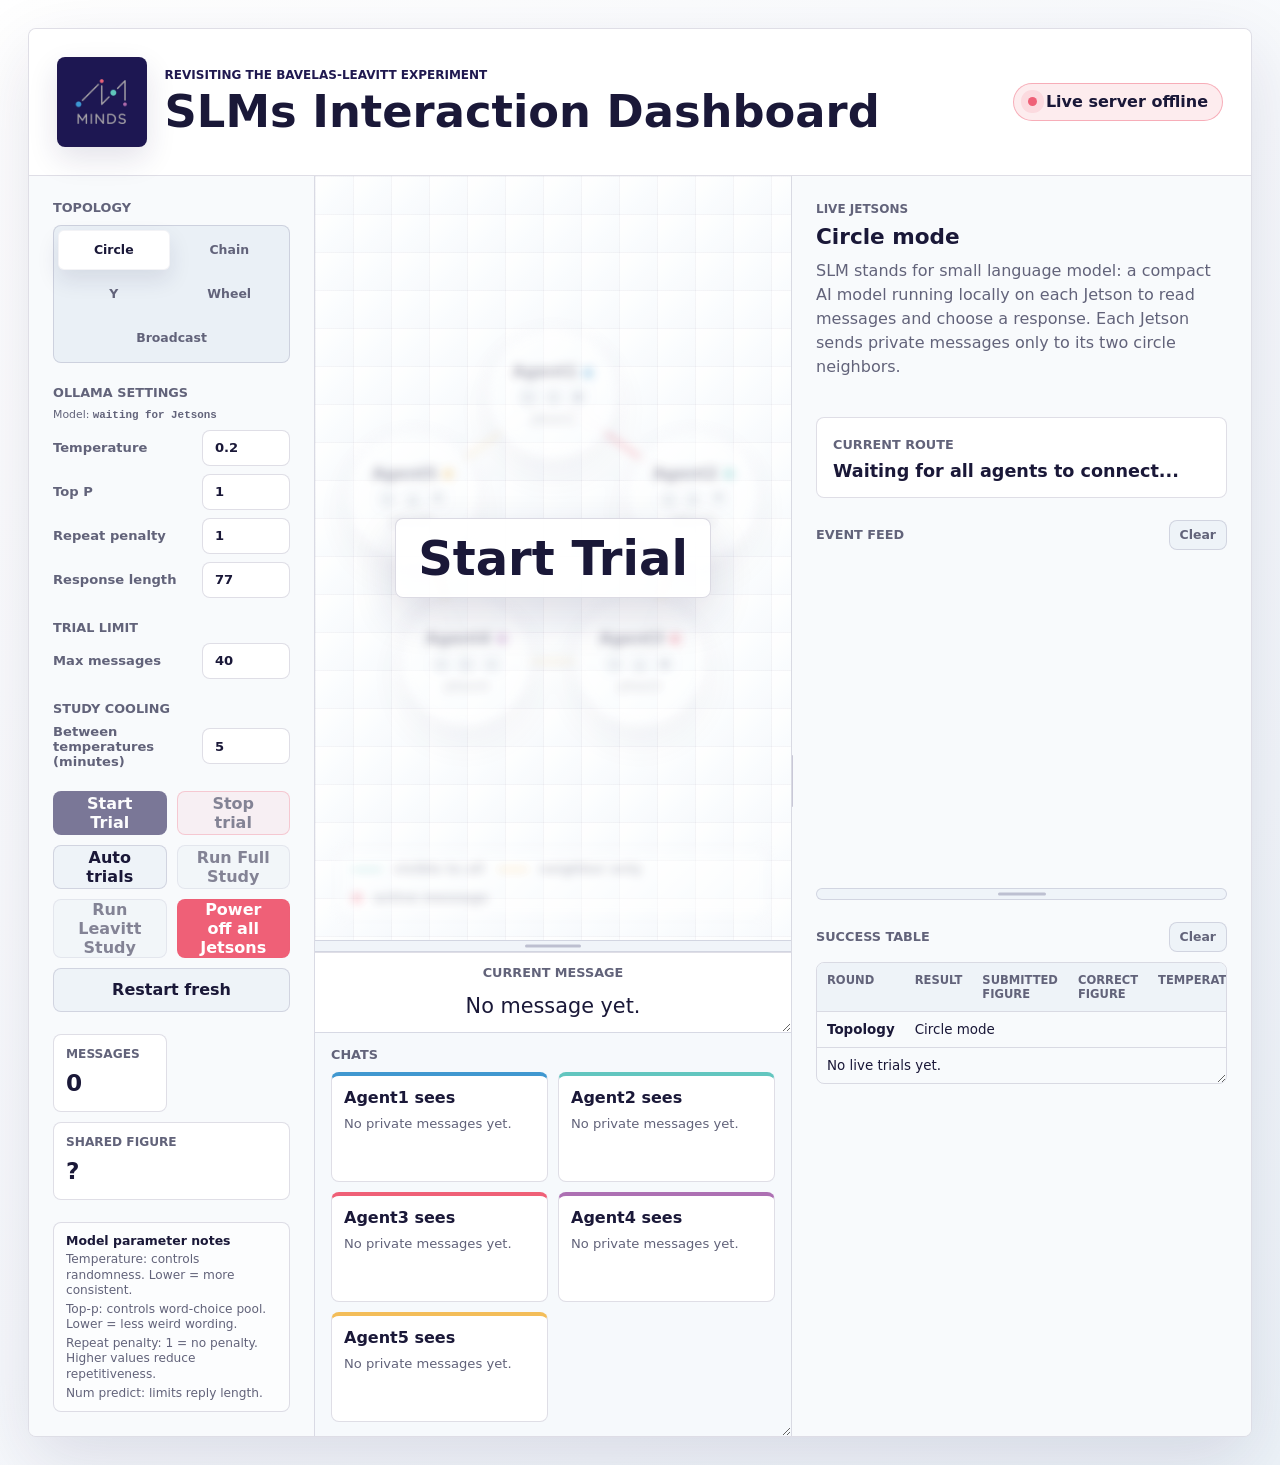
==== commit 545c80d0: "Publish Gemma experiment and browser demo" ====
--- a/Site/index.html
+++ b/Site/index.html
@@ -28,10 +28,7 @@
             <div class="control-group">
               <span class="group-label">Topology</span>
               <div class="segmented topology-segmented" role="tablist" aria-label="Topology mode">
-                <button class="segment active" type="button" data-mode="broadcast" role="tab" aria-selected="true">
-                  Broadcast
-                </button>
-                <button class="segment" type="button" data-mode="circle" role="tab" aria-selected="false">
+                <button class="segment active" type="button" data-mode="circle" role="tab" aria-selected="true">
                   Circle
                 </button>
                 <button class="segment" type="button" data-mode="chain" role="tab" aria-selected="false">
@@ -42,6 +39,9 @@
                 </button>
                 <button class="segment" type="button" data-mode="wheel" role="tab" aria-selected="false">
                   Wheel
+                </button>
+                <button class="segment" type="button" data-mode="broadcast" role="tab" aria-selected="false">
+                  Broadcast
                 </button>
               </div>
             </div>
@@ -54,26 +54,40 @@
               <input id="agentCount" type="range" min="2" max="5" value="5">
             </div>
 
-            <div class="control-group">
-              <label class="slider-label" for="discussionRounds">
-                <span>Discussion rounds</span>
-              </label>
-              <input id="discussionRounds" class="number-input" type="number" min="0" max="20" value="3">
-            </div>
-
             <div class="control-group model-controls">
               <span class="group-label">Ollama settings</span>
+              <small class="model-readout">Model: <code id="activeModel" aria-live="polite">waiting for Jetsons</code></small>
               <label class="compact-label" for="ollamaTemperature">
                 <span>Temperature</span>
-                <input id="ollamaTemperature" class="number-input" type="number" min="0" max="2" step="0.1" value="0.2">
+                <input id="ollamaTemperature" class="number-input" type="number" min="0" max="2" step="0.1" value="0.2" title="Controls randomness. Lower values make agents more deterministic.">
+              </label>
+              <label class="compact-label" for="ollamaTopP">
+                <span>Top P</span>
+                <input id="ollamaTopP" class="number-input" type="number" min="0" max="1" step="0.1" value="1" title="Controls word-choice pool. Lower values reduce weird wording but may repeat more.">
               </label>
               <label class="compact-label" for="ollamaRepeatPenalty">
                 <span>Repeat penalty</span>
-                <input id="ollamaRepeatPenalty" class="number-input" type="number" min="0" max="3" step="0.1" value="1.3">
+                <input id="ollamaRepeatPenalty" class="number-input" type="number" min="0" max="3" step="0.1" value="1" title="1 means no repeat penalty. Higher values reduce repetitiveness.">
               </label>
               <label class="compact-label" for="ollamaNumPredict">
                 <span>Response length</span>
-                <input id="ollamaNumPredict" class="number-input" type="number" min="1" max="300" step="1" value="70">
+                <input id="ollamaNumPredict" class="number-input" type="number" min="1" max="300" step="1" value="77" title="Maximum generated tokens. Limits response length.">
+              </label>
+            </div>
+
+            <div class="control-group model-controls">
+              <span class="group-label">Trial limit</span>
+              <label class="compact-label" for="maxMessages">
+                <span>Max messages</span>
+                <input id="maxMessages" class="number-input" type="number" min="1" max="500" step="1" value="40">
+              </label>
+            </div>
+
+            <div class="control-group model-controls">
+              <span class="group-label">Study cooling</span>
+              <label class="compact-label" for="temperaturePauseMinutes">
+                <span>Between temperatures (minutes)</span>
+                <input id="temperaturePauseMinutes" class="number-input" type="number" min="0" max="180" step="1" value="5">
               </label>
             </div>
 
@@ -88,14 +102,13 @@
               <button id="startTrial" class="primary-button" type="button">Start Trial</button>
               <button id="stopTrial" class="danger-button" type="button" disabled>Stop trial</button>
               <button id="autoTrials" class="text-button" type="button" aria-pressed="false">Auto trials</button>
-              <button id="restartClients" class="text-button" type="button">Reload Jetsons</button>
+              <button id="fullStudy" class="text-button" type="button" aria-pressed="false" title="Run 50 trials at temperatures 0, 0.5, and 1 for Broadcast, Circle, Y, Wheel, and Chain.">Run Full Study</button>
+              <button id="leavittStudy" class="text-button" type="button" aria-pressed="false" title="Run 50 trials at temperatures 0, 0.5, and 1 for Circle, Y, Wheel, and Chain.">Run Leavitt Study</button>
+              <button id="powerOffJetsons" class="danger-button" type="button">Power off all Jetsons</button>
+              <button id="restartClients" class="text-button" type="button">Restart fresh</button>
             </div>
 
             <div class="metric-grid" aria-label="Trial metrics">
-              <div class="metric">
-                <span>Round</span>
-                <strong id="roundMetric">1</strong>
-              </div>
               <div class="metric">
                 <span>Messages</span>
                 <strong id="messageMetric">0</strong>
@@ -104,6 +117,14 @@
                 <span>Shared figure</span>
                 <strong id="symbolMetric">?</strong>
               </div>
+            </div>
+
+            <div class="parameter-notes" aria-label="Model parameter notes">
+              <strong>Model parameter notes</strong>
+              <p>Temperature: controls randomness. Lower = more consistent.</p>
+              <p>Top-p: controls word-choice pool. Lower = less weird wording.</p>
+              <p>Repeat penalty: 1 = no penalty. Higher values reduce repetitiveness.</p>
+              <p>Num predict: limits reply length.</p>
             </div>
           </aside>
 
@@ -156,6 +177,7 @@
                 <button id="clearFeed" type="button">Clear</button>
               </div>
               <ol id="eventFeed" class="event-feed" aria-live="polite"></ol>
+              <button id="eventFeedResizeHandle" class="event-feed-resize-handle" type="button" aria-label="Resize event feed" title="Drag to resize event feed"></button>
             </div>
 
             <div class="results-section">
@@ -167,16 +189,17 @@
                 <table>
                   <thead>
                     <tr>
-                      <th>Trial</th>
-                      <th>Mode</th>
+                      <th>Round</th>
                       <th>Result</th>
-                      <th>Correct</th>
-                      <th>Submitted</th>
-                      <th>Rounds</th>
+                      <th>Submitted figure</th>
+                      <th>Correct figure</th>
+                      <th>Temperature</th>
+                      <th>Total messages</th>
                       <th>Time</th>
                     </tr>
                   </thead>
                   <tbody id="resultsBody">
+                    <tr><td><strong>Topology</strong></td><td colspan="6">Circle mode</td></tr>
                     <tr><td colspan="7">No live trials yet.</td></tr>
                   </tbody>
                 </table>
@@ -187,6 +210,6 @@
       </section>
     </main>
 
-    <script src="app.js"></script>
+    <script src="app.js?v=20260723-study-presets"></script>
   </body>
 </html>
--- a/Site/styles.css
+++ b/Site/styles.css
@@ -139,6 +139,11 @@
   background: rgba(57, 170, 116, 0.16);
 }
 
+.status-pill.partial {
+  border-color: rgba(243, 189, 89, 0.65);
+  background: rgba(243, 189, 89, 0.2);
+}
+
 .status-pill.offline {
   border-color: rgba(239, 96, 119, 0.45);
   background: rgba(239, 96, 119, 0.12);
@@ -155,6 +160,11 @@
 .status-pill.connected .status-dot {
   background: #39aa74;
   box-shadow: 0 0 0 7px rgba(57, 170, 116, 0.16);
+}
+
+.status-pill.partial .status-dot {
+  background: var(--amber);
+  box-shadow: 0 0 0 7px rgba(243, 189, 89, 0.18);
 }
 
 .status-pill.offline .status-dot {
@@ -277,11 +287,35 @@
 }
 
 .topology-segmented {
-  grid-template-columns: 1fr 1fr;
-}
-
-.topology-segmented .segment:last-child:nth-child(odd) {
-  grid-column: 1 / -1;
+  grid-template-columns: repeat(2, minmax(0, 1fr));
+  grid-template-areas:
+    "circle chain"
+    "y wheel"
+    "broadcast broadcast";
+}
+
+.topology-segmented .segment[data-mode="broadcast"] {
+  grid-area: broadcast;
+}
+
+.topology-segmented .segment[data-mode="circle"] {
+  grid-area: circle;
+}
+
+.topology-segmented .segment[data-mode="chain"] {
+  grid-area: chain;
+}
+
+.topology-segmented .segment[data-mode="y"] {
+  grid-area: y;
+}
+
+.topology-segmented .segment[data-mode="wheel"] {
+  grid-area: wheel;
+}
+
+.topology-segmented .segment {
+  font-size: 0.78rem;
 }
 
 .segment {
@@ -325,6 +359,23 @@
   gap: 8px;
 }
 
+.model-readout {
+  color: var(--muted);
+  font-size: 0.68rem;
+  line-height: 1.3;
+}
+
+.model-readout code {
+  overflow-wrap: anywhere;
+  color: var(--muted);
+  font-size: inherit;
+  font-weight: 750;
+}
+
+.model-readout code.mixed {
+  color: #a15314;
+}
+
 .compact-label {
   display: grid;
   grid-template-columns: minmax(0, 1fr) 88px;
@@ -337,6 +388,27 @@
 
 .compact-label .number-input {
   min-height: 36px;
+}
+
+.parameter-notes {
+  display: grid;
+  gap: 4px;
+  padding: 10px 12px;
+  border: 1px solid var(--line);
+  border-radius: 8px;
+  background: rgba(255, 255, 255, 0.58);
+  color: var(--muted);
+  font-size: 0.76rem;
+  line-height: 1.25;
+}
+
+.parameter-notes strong {
+  color: var(--ink);
+  font-size: 0.78rem;
+}
+
+.parameter-notes p {
+  margin: 0;
 }
 
 .button-row {
@@ -777,16 +849,38 @@
 .event-feed {
   display: grid;
   gap: 10px;
-  min-height: 0;
-  max-height: 62vh;
-  height: auto;
-  flex: 1 1 auto;
+  min-height: 120px;
+  height: var(--event-feed-height, 320px);
+  flex: 0 0 auto;
   margin: 0;
   padding: 0;
   list-style: none;
   overflow: auto;
-  resize: vertical;
   padding-right: 4px;
+}
+
+.event-feed-resize-handle {
+  position: relative;
+  width: 100%;
+  min-height: 12px;
+  margin-top: 8px;
+  padding: 0;
+  border: 1px solid var(--line);
+  border-radius: 8px;
+  background: rgba(238, 243, 248, 0.86);
+  cursor: row-resize;
+}
+
+.event-feed-resize-handle::after {
+  content: "";
+  position: absolute;
+  top: 50%;
+  left: 50%;
+  width: 48px;
+  height: 3px;
+  border-radius: 999px;
+  background: rgba(32, 25, 80, 0.24);
+  transform: translate(-50%, -50%);
 }
 
 .event-feed li {
@@ -799,17 +893,6 @@
 
 .event-feed .system-event {
   border-left-color: var(--silver);
-}
-
-.event-feed .round-header {
-  padding: 7px 10px;
-  border: 0;
-  border-radius: 6px;
-  background: rgba(32, 25, 80, 0.08);
-  color: var(--navy);
-  font-size: 0.76rem;
-  font-weight: 900;
-  text-transform: uppercase;
 }
 
 .event-feed strong {
@@ -840,9 +923,16 @@
 .event-section,
 .results-section {
   display: flex;
-  flex: 1 1 0;
   flex-direction: column;
   min-height: 0;
+}
+
+.event-section {
+  flex: 0 0 auto;
+}
+
+.results-section {
+  flex: 0 0 auto;
 }
 
 table {
